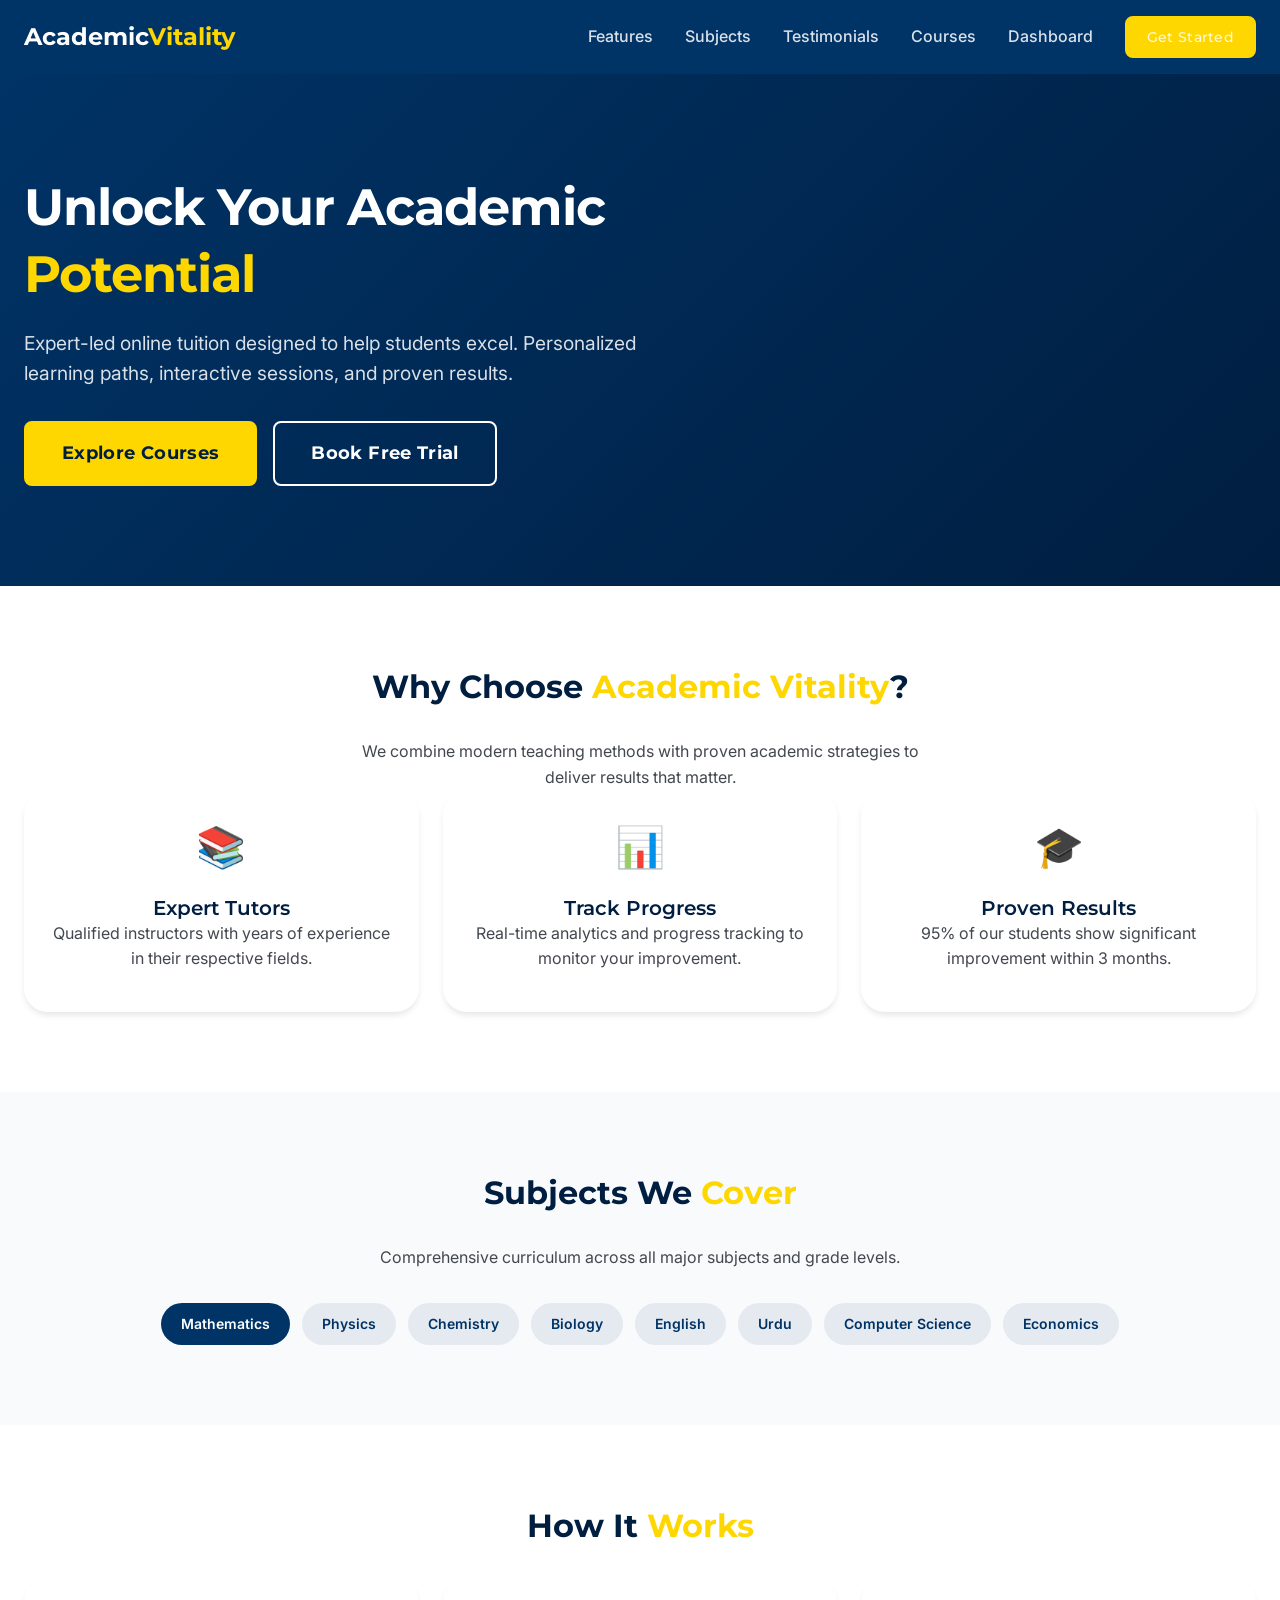
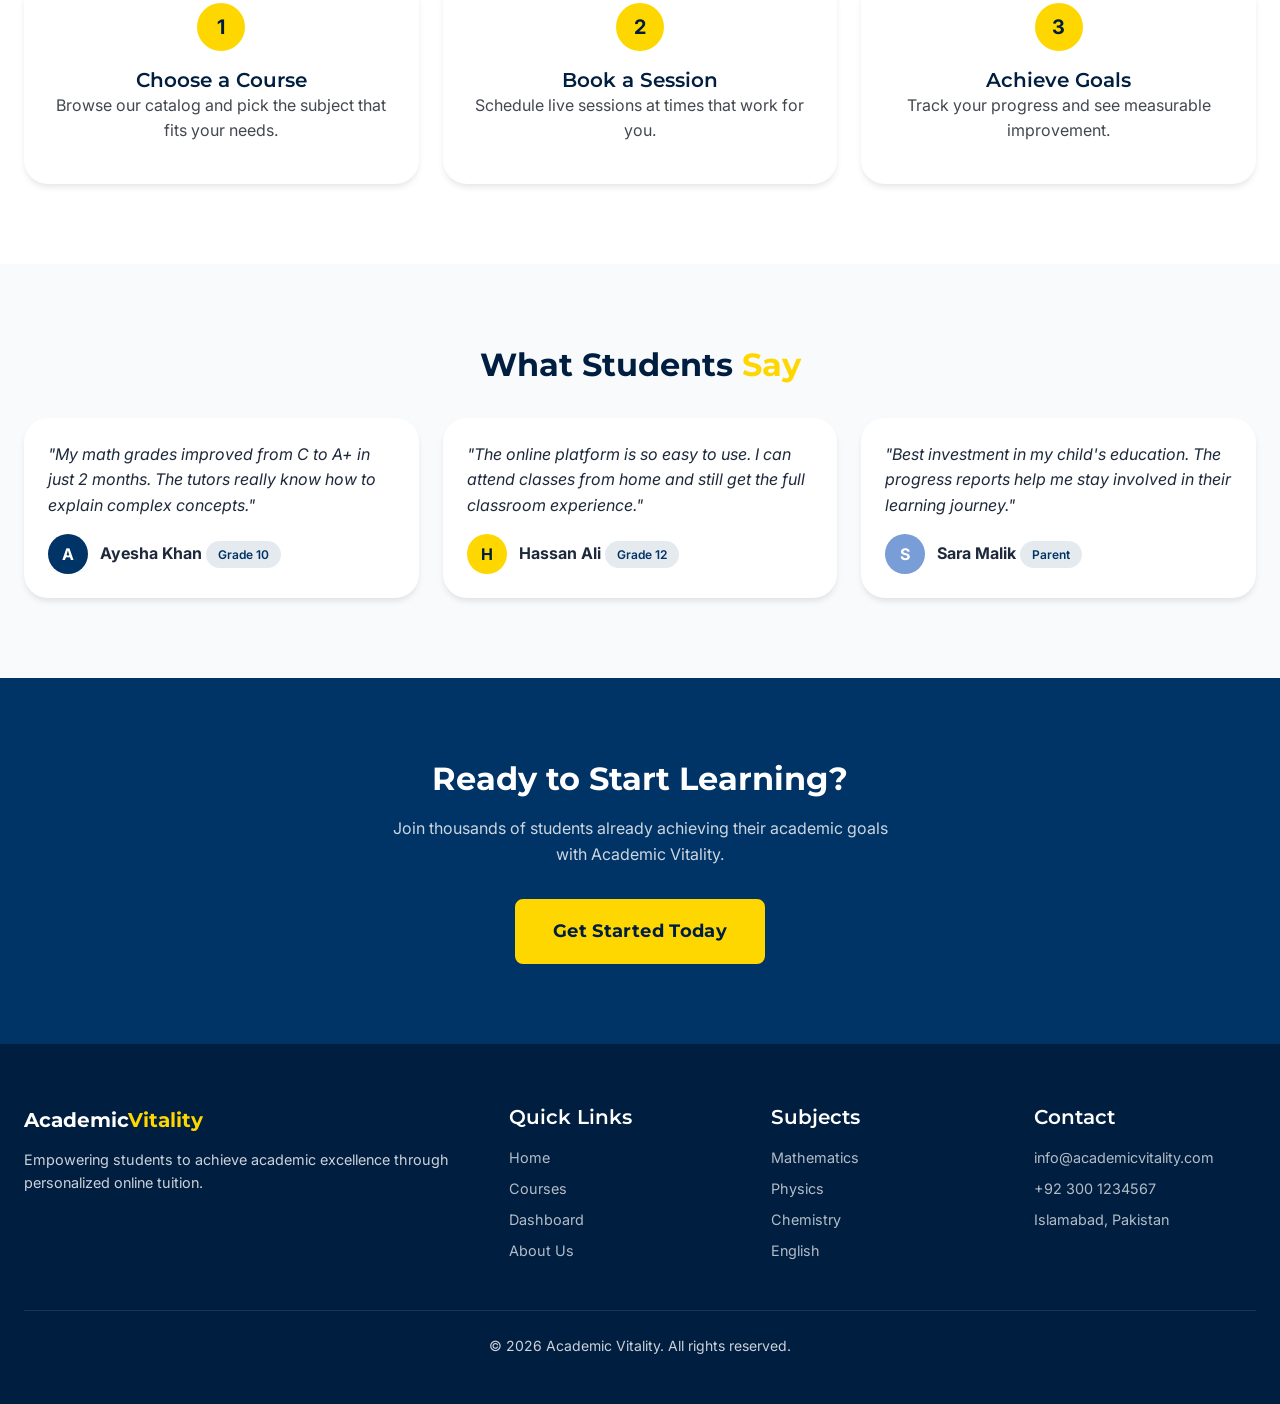
==== index.html @ 1ef9e1e1 "Initial commit - Online Science Academy website" ====
<!DOCTYPE html>
<html lang="en">
<head>
  <meta charset="UTF-8">
  <meta name="viewport" content="width=device-width, initial-scale=1.0">
  <title>Academic Vitality - Online Tuition</title>
  <link rel="stylesheet" href="css/style.css">
  <link rel="stylesheet" href="css/components.css">
  <link rel="stylesheet" href="css/responsive.css">
</head>
<body>

  <nav class="navbar">
    <div class="container">
      <a href="index.html" class="navbar-brand">Academic<span>Vitality</span></a>
      <div class="nav-links">
        <a href="#features">Features</a>
        <a href="#subjects">Subjects</a>
        <a href="#testimonials">Testimonials</a>
        <a href="courses.html">Courses</a>
        <a href="dashboard.html">Dashboard</a>
        <a href="#" class="btn btn-primary btn-sm">Get Started</a>
      </div>
      <button class="hamburger" aria-label="Menu">
        <span></span><span></span><span></span>
      </button>
    </div>
  </nav>

  <section class="hero" style="background: linear-gradient(135deg, var(--primary) 0%, var(--primary-dark) 100%); color: #fff; padding: 100px 0;">
    <div class="container">
      <div class="hero-content" style="max-width: 650px;">
        <h1 style="color: #fff; font-size: 3.2rem; margin-bottom: 20px;">Unlock Your Academic <span class="text-accent">Potential</span></h1>
        <p style="font-size: 1.2rem; color: rgba(255,255,255,0.85); margin-bottom: 32px;">Expert-led online tuition designed to help students excel. Personalized learning paths, interactive sessions, and proven results.</p>
        <div class="hero-buttons" style="display: flex; gap: 16px; flex-wrap: wrap;">
          <a href="courses.html" class="btn btn-primary btn-lg">Explore Courses</a>
          <a href="#" class="btn btn-secondary btn-lg" style="border-color: #fff; color: #fff;">Book Free Trial</a>
        </div>
      </div>
    </div>
  </section>

  <section id="features" class="section">
    <div class="container">
      <h2 class="text-center mb-4">Why Choose <span class="text-accent">Academic Vitality</span>?</h2>
      <p class="text-center text-light mb-4" style="max-width: 600px; margin: 0 auto;">We combine modern teaching methods with proven academic strategies to deliver results that matter.</p>
      <div class="grid grid-3">
        <div class="card">
          <div class="card-body text-center">
            <div style="font-size: 2.5rem; margin-bottom: 16px;">&#128218;</div>
            <h4>Expert Tutors</h4>
            <p class="text-light">Qualified instructors with years of experience in their respective fields.</p>
          </div>
        </div>
        <div class="card">
          <div class="card-body text-center">
            <div style="font-size: 2.5rem; margin-bottom: 16px;">&#128202;</div>
            <h4>Track Progress</h4>
            <p class="text-light">Real-time analytics and progress tracking to monitor your improvement.</p>
          </div>
        </div>
        <div class="card">
          <div class="card-body text-center">
            <div style="font-size: 2.5rem; margin-bottom: 16px;">&#127891;</div>
            <h4>Proven Results</h4>
            <p class="text-light">95% of our students show significant improvement within 3 months.</p>
          </div>
        </div>
      </div>
    </div>
  </section>

  <section id="subjects" class="section section-alt">
    <div class="container">
      <h2 class="text-center mb-4">Subjects We <span class="text-accent">Cover</span></h2>
      <p class="text-center text-light mb-4">Comprehensive curriculum across all major subjects and grade levels.</p>
      <div style="display: flex; flex-wrap: wrap; gap: 12px; justify-content: center;">
        <span class="chip active">Mathematics</span>
        <span class="chip">Physics</span>
        <span class="chip">Chemistry</span>
        <span class="chip">Biology</span>
        <span class="chip">English</span>
        <span class="chip">Urdu</span>
        <span class="chip">Computer Science</span>
        <span class="chip">Economics</span>
      </div>
    </div>
  </section>

  <section class="section">
    <div class="container">
      <h2 class="text-center mb-4">How It <span class="text-accent">Works</span></h2>
      <div class="grid grid-3">
        <div class="card">
          <div class="card-body text-center">
            <div style="width:48px; height:48px; border-radius:50%; background:var(--accent); color:var(--primary-dark); font-weight:700; font-size:1.25rem; display:inline-flex; align-items:center; justify-content:center; margin-bottom:16px;">1</div>
            <h4>Choose a Course</h4>
            <p class="text-light">Browse our catalog and pick the subject that fits your needs.</p>
          </div>
        </div>
        <div class="card">
          <div class="card-body text-center">
            <div style="width:48px; height:48px; border-radius:50%; background:var(--accent); color:var(--primary-dark); font-weight:700; font-size:1.25rem; display:inline-flex; align-items:center; justify-content:center; margin-bottom:16px;">2</div>
            <h4>Book a Session</h4>
            <p class="text-light">Schedule live sessions at times that work for you.</p>
          </div>
        </div>
        <div class="card">
          <div class="card-body text-center">
            <div style="width:48px; height:48px; border-radius:50%; background:var(--accent); color:var(--primary-dark); font-weight:700; font-size:1.25rem; display:inline-flex; align-items:center; justify-content:center; margin-bottom:16px;">3</div>
            <h4>Achieve Goals</h4>
            <p class="text-light">Track your progress and see measurable improvement.</p>
          </div>
        </div>
      </div>
    </div>
  </section>

  <section id="testimonials" class="section section-alt">
    <div class="container">
      <h2 class="text-center mb-4">What Students <span class="text-accent">Say</span></h2>
      <div class="grid grid-3">
        <div class="card">
          <div class="card-body">
            <p style="font-style:italic; margin-bottom:16px;">"My math grades improved from C to A+ in just 2 months. The tutors really know how to explain complex concepts."</p>
            <div style="display:flex; align-items:center; gap:12px;">
              <div style="width:40px; height:40px; border-radius:50%; background:var(--primary); color:#fff; display:flex; align-items:center; justify-content:center; font-weight:700;">A</div>
              <div>
                <strong>Ayesha Khan</strong>
                <div class="badge">Grade 10</div>
              </div>
            </div>
          </div>
        </div>
        <div class="card">
          <div class="card-body">
            <p style="font-style:italic; margin-bottom:16px;">"The online platform is so easy to use. I can attend classes from home and still get the full classroom experience."</p>
            <div style="display:flex; align-items:center; gap:12px;">
              <div style="width:40px; height:40px; border-radius:50%; background:var(--accent); color:var(--primary-dark); display:flex; align-items:center; justify-content:center; font-weight:700;">H</div>
              <div>
                <strong>Hassan Ali</strong>
                <div class="badge">Grade 12</div>
              </div>
            </div>
          </div>
        </div>
        <div class="card">
          <div class="card-body">
            <p style="font-style:italic; margin-bottom:16px;">"Best investment in my child's education. The progress reports help me stay involved in their learning journey."</p>
            <div style="display:flex; align-items:center; gap:12px;">
              <div style="width:40px; height:40px; border-radius:50%; background:var(--primary-light); color:#fff; display:flex; align-items:center; justify-content:center; font-weight:700;">S</div>
              <div>
                <strong>Sara Malik</strong>
                <div class="badge">Parent</div>
              </div>
            </div>
          </div>
        </div>
      </div>
    </div>
  </section>

  <section class="section" style="background: var(--primary); color: #fff; text-align: center;">
    <div class="container">
      <h2 style="color:#fff; margin-bottom:16px;">Ready to Start Learning?</h2>
      <p style="color:rgba(255,255,255,0.8); margin-bottom:32px; max-width:500px; margin-left:auto; margin-right:auto;">Join thousands of students already achieving their academic goals with Academic Vitality.</p>
      <a href="courses.html" class="btn btn-primary btn-lg">Get Started Today</a>
    </div>
  </section>

  <footer class="footer">
    <div class="container">
      <div class="footer-grid">
        <div>
          <div class="footer-brand">Academic<span>Vitality</span></div>
          <p style="font-size:0.9rem;">Empowering students to achieve academic excellence through personalized online tuition.</p>
        </div>
        <div>
          <h4>Quick Links</h4>
          <a href="index.html">Home</a>
          <a href="courses.html">Courses</a>
          <a href="dashboard.html">Dashboard</a>
          <a href="#">About Us</a>
        </div>
        <div>
          <h4>Subjects</h4>
          <a href="#">Mathematics</a>
          <a href="#">Physics</a>
          <a href="#">Chemistry</a>
          <a href="#">English</a>
        </div>
        <div>
          <h4>Contact</h4>
          <a href="#">info@academicvitality.com</a>
          <a href="#">+92 300 1234567</a>
          <a href="#">Islamabad, Pakistan</a>
        </div>
      </div>
      <div class="footer-bottom">
        <p>&copy; 2026 Academic Vitality. All rights reserved.</p>
      </div>
    </div>
  </footer>

  <script src="js/main.js"></script>
</body>
</html>
---- css/style.css ----
@import url('https://fonts.googleapis.com/css2?family=Montserrat:wght@400;600;700&family=Inter:wght@400;600&display=swap');

:root {
  --primary: #003366;
  --primary-dark: #001e40;
  --primary-light: #799dd6;
  --accent: #FFD700;
  --accent-hover: #e6c200;
  --surface: #FFFFFF;
  --bg-alt: #F8FAFC;
  --text: #1E293B;
  --text-light: #43474f;
  --border: #E2E8F0;
  --error: #ba1a1a;
  --heading-font: 'Montserrat', sans-serif;
  --body-font: 'Inter', sans-serif;
  --radius: 0.5rem;
  --radius-md: 0.75rem;
  --radius-lg: 1rem;
  --radius-xl: 1.5rem;
  --radius-full: 9999px;
  --shadow-sm: 0 1px 2px rgba(0,0,0,0.05);
  --shadow: 0 4px 6px -1px rgba(0,0,0,0.1);
  --shadow-md: 0 10px 15px -3px rgba(0,51,102,0.1);
  --shadow-lg: 0 20px 25px -5px rgba(0,51,102,0.15);
  --spacing: 8px;
  --container-max: 1280px;
  --gutter: 24px;
}

*, *::before, *::after {
  margin: 0;
  padding: 0;
  box-sizing: border-box;
}

html {
  scroll-behavior: smooth;
}

body {
  font-family: var(--body-font);
  font-size: 16px;
  line-height: 1.6;
  color: var(--text);
  background-color: var(--surface);
}

h1, h2, h3, h4, h5, h6 {
  font-family: var(--heading-font);
  font-weight: 700;
  line-height: 1.3;
  color: var(--primary-dark);
}

h1 { font-size: 3rem; letter-spacing: -0.02em; }
h2 { font-size: 2rem; }
h3 { font-size: 1.5rem; }
h4 { font-size: 1.25rem; font-weight: 600; }

p { margin-bottom: 1rem; }

a {
  text-decoration: none;
  color: inherit;
  transition: color 0.2s;
}

img {
  max-width: 100%;
  display: block;
}

ul { list-style: none; }

.container {
  max-width: var(--container-max);
  margin: 0 auto;
  padding: 0 var(--gutter);
}

.section {
  padding: 80px 0;
}

.section-alt {
  background-color: var(--bg-alt);
}

.grid {
  display: grid;
  gap: var(--gutter);
}

.grid-2 { grid-template-columns: repeat(2, 1fr); }
.grid-3 { grid-template-columns: repeat(3, 1fr); }
.grid-4 { grid-template-columns: repeat(4, 1fr); }

.text-center { text-align: center; }
.text-accent { color: var(--accent); }
.text-primary { color: var(--primary); }
.text-light { color: var(--text-light); }

.mt-1 { margin-top: var(--spacing); }
.mt-2 { margin-top: calc(var(--spacing) * 2); }
.mt-3 { margin-top: calc(var(--spacing) * 3); }
.mt-4 { margin-top: calc(var(--spacing) * 4); }
.mb-1 { margin-bottom: var(--spacing); }
.mb-2 { margin-bottom: calc(var(--spacing) * 2); }
.mb-3 { margin-bottom: calc(var(--spacing) * 3); }
.mb-4 { margin-bottom: calc(var(--spacing) * 4); }
---- css/components.css ----
.btn {
  display: inline-flex;
  align-items: center;
  justify-content: center;
  gap: 8px;
  padding: 12px 28px;
  font-family: var(--heading-font);
  font-size: 1rem;
  font-weight: 700;
  letter-spacing: 0.02em;
  border: 2px solid transparent;
  border-radius: var(--radius);
  cursor: pointer;
  transition: all 0.2s;
}

.btn-primary {
  background-color: var(--accent);
  color: var(--primary-dark);
  border-color: var(--accent);
}
.btn-primary:hover {
  background-color: var(--accent-hover);
  border-color: var(--accent-hover);
  transform: translateY(-2px);
  box-shadow: var(--shadow-md);
}

.btn-secondary {
  background-color: transparent;
  color: var(--primary);
  border-color: var(--primary);
}
.btn-secondary:hover {
  background-color: var(--primary);
  color: var(--surface);
}

.btn-outline {
  background-color: transparent;
  color: var(--primary);
  border: 2px solid var(--primary);
}
.btn-outline:hover {
  background-color: var(--primary);
  color: #fff;
}

.btn-sm {
  padding: 8px 20px;
  font-size: 0.875rem;
}

.btn-lg {
  padding: 16px 36px;
  font-size: 1.125rem;
}

.card {
  background: var(--surface);
  border-radius: var(--radius-xl);
  box-shadow: var(--shadow);
  overflow: hidden;
  transition: transform 0.2s, box-shadow 0.2s;
}
.card:hover {
  transform: translateY(-4px);
  box-shadow: var(--shadow-md);
}

.card-body {
  padding: 24px;
}

.card-img {
  width: 100%;
  height: 200px;
  object-fit: cover;
  background: linear-gradient(135deg, var(--primary) 0%, var(--primary-light) 100%);
}

.input-field {
  width: 100%;
  padding: 14px 18px;
  font-family: var(--body-font);
  font-size: 1rem;
  border: 1px solid var(--border);
  border-radius: var(--radius);
  background: var(--surface);
  color: var(--text);
  transition: border-color 0.2s, box-shadow 0.2s;
}
.input-field:focus {
  outline: none;
  border-color: var(--primary);
  box-shadow: 0 0 0 3px rgba(0,51,102,0.15);
}

.input-group {
  position: relative;
}
.input-group .input-field {
  padding-left: 48px;
}
.input-group .input-icon {
  position: absolute;
  left: 16px;
  top: 50%;
  transform: translateY(-50%);
  color: var(--text-light);
}

.chip {
  display: inline-flex;
  align-items: center;
  gap: 6px;
  padding: 8px 18px;
  font-family: var(--body-font);
  font-size: 0.875rem;
  font-weight: 600;
  border-radius: var(--radius-full);
  background: rgba(0,51,102,0.08);
  color: var(--primary);
  cursor: pointer;
  transition: all 0.2s;
  border: 2px solid transparent;
}
.chip:hover, .chip.active {
  background: var(--primary);
  color: var(--surface);
}

.progress-bar {
  width: 100%;
  height: 10px;
  background: var(--border);
  border-radius: var(--radius-full);
  overflow: hidden;
}
.progress-bar .fill {
  height: 100%;
  background: var(--accent);
  border-radius: var(--radius-full);
  transition: width 0.8s ease;
}

.badge {
  display: inline-flex;
  align-items: center;
  padding: 4px 12px;
  font-size: 0.75rem;
  font-weight: 600;
  border-radius: var(--radius-full);
  background: rgba(0,51,102,0.1);
  color: var(--primary);
}

.navbar {
  position: sticky;
  top: 0;
  z-index: 100;
  background: var(--primary);
  padding: 16px 0;
}
.navbar .container {
  display: flex;
  align-items: center;
  justify-content: space-between;
}
.navbar-brand {
  font-family: var(--heading-font);
  font-size: 1.5rem;
  font-weight: 700;
  color: var(--surface);
}
.navbar-brand span {
  color: var(--accent);
}
.nav-links {
  display: flex;
  align-items: center;
  gap: 32px;
}
.nav-links a {
  color: rgba(255,255,255,0.85);
  font-weight: 500;
  transition: color 0.2s;
}
.nav-links a:hover {
  color: var(--accent);
}
.hamburger {
  display: none;
  flex-direction: column;
  gap: 5px;
  cursor: pointer;
  background: none;
  border: none;
  padding: 4px;
}
.hamburger span {
  width: 26px;
  height: 2.5px;
  background: var(--surface);
  border-radius: 2px;
  transition: all 0.3s;
}

.footer {
  background: var(--primary-dark);
  color: rgba(255,255,255,0.8);
  padding: 60px 0 30px;
}
.footer-grid {
  display: grid;
  grid-template-columns: 2fr 1fr 1fr 1fr;
  gap: 40px;
  margin-bottom: 40px;
}
.footer h4 {
  color: var(--surface);
  margin-bottom: 16px;
}
.footer a {
  display: block;
  color: rgba(255,255,255,0.7);
  margin-bottom: 8px;
  font-size: 0.9rem;
}
.footer a:hover {
  color: var(--accent);
}
.footer-bottom {
  border-top: 1px solid rgba(255,255,255,0.1);
  padding-top: 24px;
  text-align: center;
  font-size: 0.875rem;
}
.footer-brand {
  font-family: var(--heading-font);
  font-size: 1.25rem;
  font-weight: 700;
  color: var(--surface);
  margin-bottom: 12px;
}
.footer-brand span { color: var(--accent); }
---- css/responsive.css ----
@media (max-width: 1024px) {
  .grid-4 { grid-template-columns: repeat(2, 1fr); }
  .grid-3 { grid-template-columns: repeat(2, 1fr); }
  .footer-grid { grid-template-columns: repeat(2, 1fr); }
  h1 { font-size: 2.5rem; }
  .hero-content h1 { font-size: 2.5rem; }
}

@media (max-width: 768px) {
  .hamburger { display: flex; }
  .nav-links {
    position: fixed;
    top: 64px;
    left: 0;
    right: 0;
    background: var(--primary);
    flex-direction: column;
    padding: 24px;
    gap: 20px;
    transform: translateY(-120%);
    transition: transform 0.3s;
    box-shadow: var(--shadow-lg);
  }
  .nav-links.active {
    transform: translateY(0);
  }
  .grid-2, .grid-3, .grid-4 {
    grid-template-columns: 1fr;
  }
  .section { padding: 48px 0; }
  h1 { font-size: 2rem; }
  h2 { font-size: 1.5rem; }
  .hero-content h1 { font-size: 2rem; }
  .footer-grid { grid-template-columns: 1fr; gap: 24px; }
  .hero-buttons { flex-direction: column; }
  .hero-buttons .btn { width: 100%; }
  .stats-grid { grid-template-columns: repeat(2, 1fr); }
}

@media (max-width: 480px) {
  .container { padding: 0 16px; }
  .section { padding: 32px 0; }
  h1 { font-size: 1.75rem; }
  .card-body { padding: 16px; }
  .stats-grid { grid-template-columns: 1fr; }
}
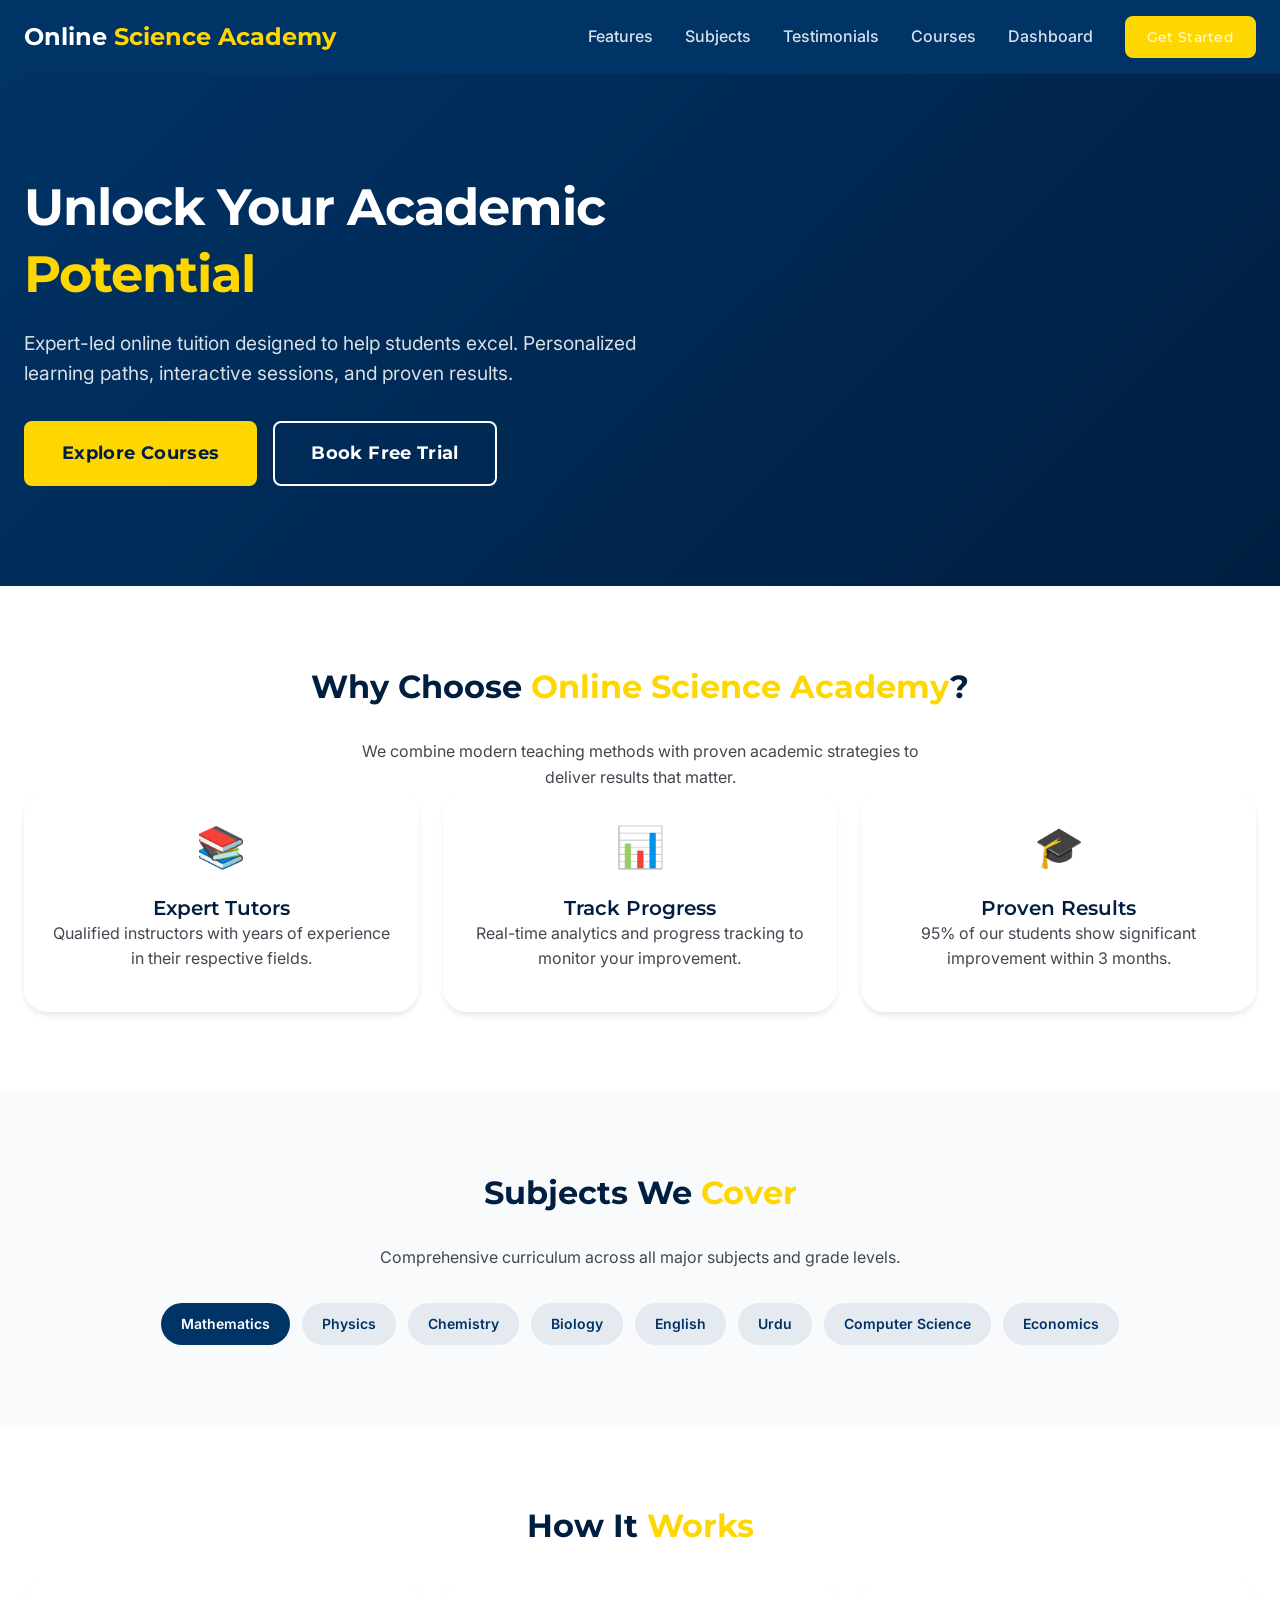
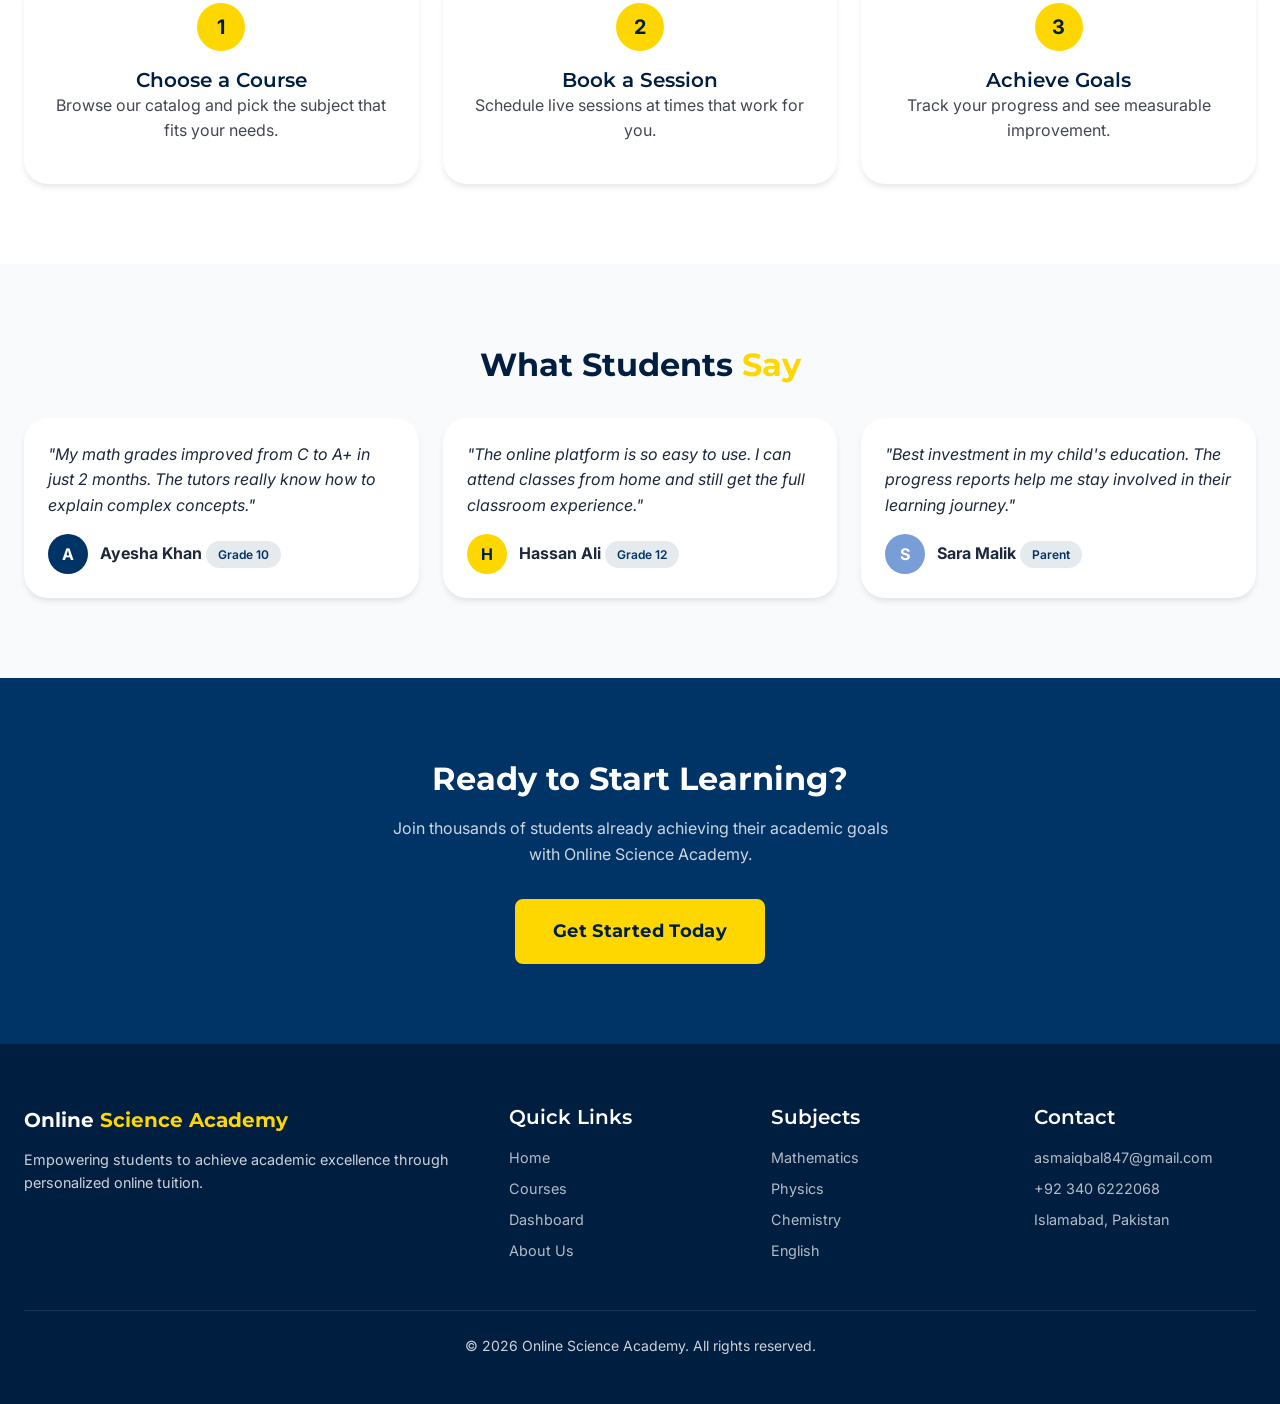
==== commit 42f93cb8: "Rename brand to Online Science Academy + update contact info" ====
--- a/index.html
+++ b/index.html
@@ -3,7 +3,7 @@
 <head>
   <meta charset="UTF-8">
   <meta name="viewport" content="width=device-width, initial-scale=1.0">
-  <title>Academic Vitality - Online Tuition</title>
+  <title>Online Science Academy</title>
   <link rel="stylesheet" href="css/style.css">
   <link rel="stylesheet" href="css/components.css">
   <link rel="stylesheet" href="css/responsive.css">
@@ -12,7 +12,7 @@
 
   <nav class="navbar">
     <div class="container">
-      <a href="index.html" class="navbar-brand">Academic<span>Vitality</span></a>
+      <a href="index.html" class="navbar-brand">Online <span>Science Academy</span></a>
       <div class="nav-links">
         <a href="#features">Features</a>
         <a href="#subjects">Subjects</a>
@@ -42,7 +42,7 @@
 
   <section id="features" class="section">
     <div class="container">
-      <h2 class="text-center mb-4">Why Choose <span class="text-accent">Academic Vitality</span>?</h2>
+      <h2 class="text-center mb-4">Why Choose <span class="text-accent">Online Science Academy</span>?</h2>
       <p class="text-center text-light mb-4" style="max-width: 600px; margin: 0 auto;">We combine modern teaching methods with proven academic strategies to deliver results that matter.</p>
       <div class="grid grid-3">
         <div class="card">
@@ -163,7 +163,7 @@
   <section class="section" style="background: var(--primary); color: #fff; text-align: center;">
     <div class="container">
       <h2 style="color:#fff; margin-bottom:16px;">Ready to Start Learning?</h2>
-      <p style="color:rgba(255,255,255,0.8); margin-bottom:32px; max-width:500px; margin-left:auto; margin-right:auto;">Join thousands of students already achieving their academic goals with Academic Vitality.</p>
+      <p style="color:rgba(255,255,255,0.8); margin-bottom:32px; max-width:500px; margin-left:auto; margin-right:auto;">Join thousands of students already achieving their academic goals with Online Science Academy.</p>
       <a href="courses.html" class="btn btn-primary btn-lg">Get Started Today</a>
     </div>
   </section>
@@ -172,7 +172,7 @@
     <div class="container">
       <div class="footer-grid">
         <div>
-          <div class="footer-brand">Academic<span>Vitality</span></div>
+          <div class="footer-brand">Online <span>Science Academy</span></div>
           <p style="font-size:0.9rem;">Empowering students to achieve academic excellence through personalized online tuition.</p>
         </div>
         <div>
@@ -191,13 +191,13 @@
         </div>
         <div>
           <h4>Contact</h4>
-          <a href="#">info@academicvitality.com</a>
-          <a href="#">+92 300 1234567</a>
+          <a href="#">asmaiqbal847@gmail.com</a>
+          <a href="#">+92 340 6222068</a>
           <a href="#">Islamabad, Pakistan</a>
         </div>
       </div>
       <div class="footer-bottom">
-        <p>&copy; 2026 Academic Vitality. All rights reserved.</p>
+        <p>&copy; 2026 Online Science Academy. All rights reserved.</p>
       </div>
     </div>
   </footer>
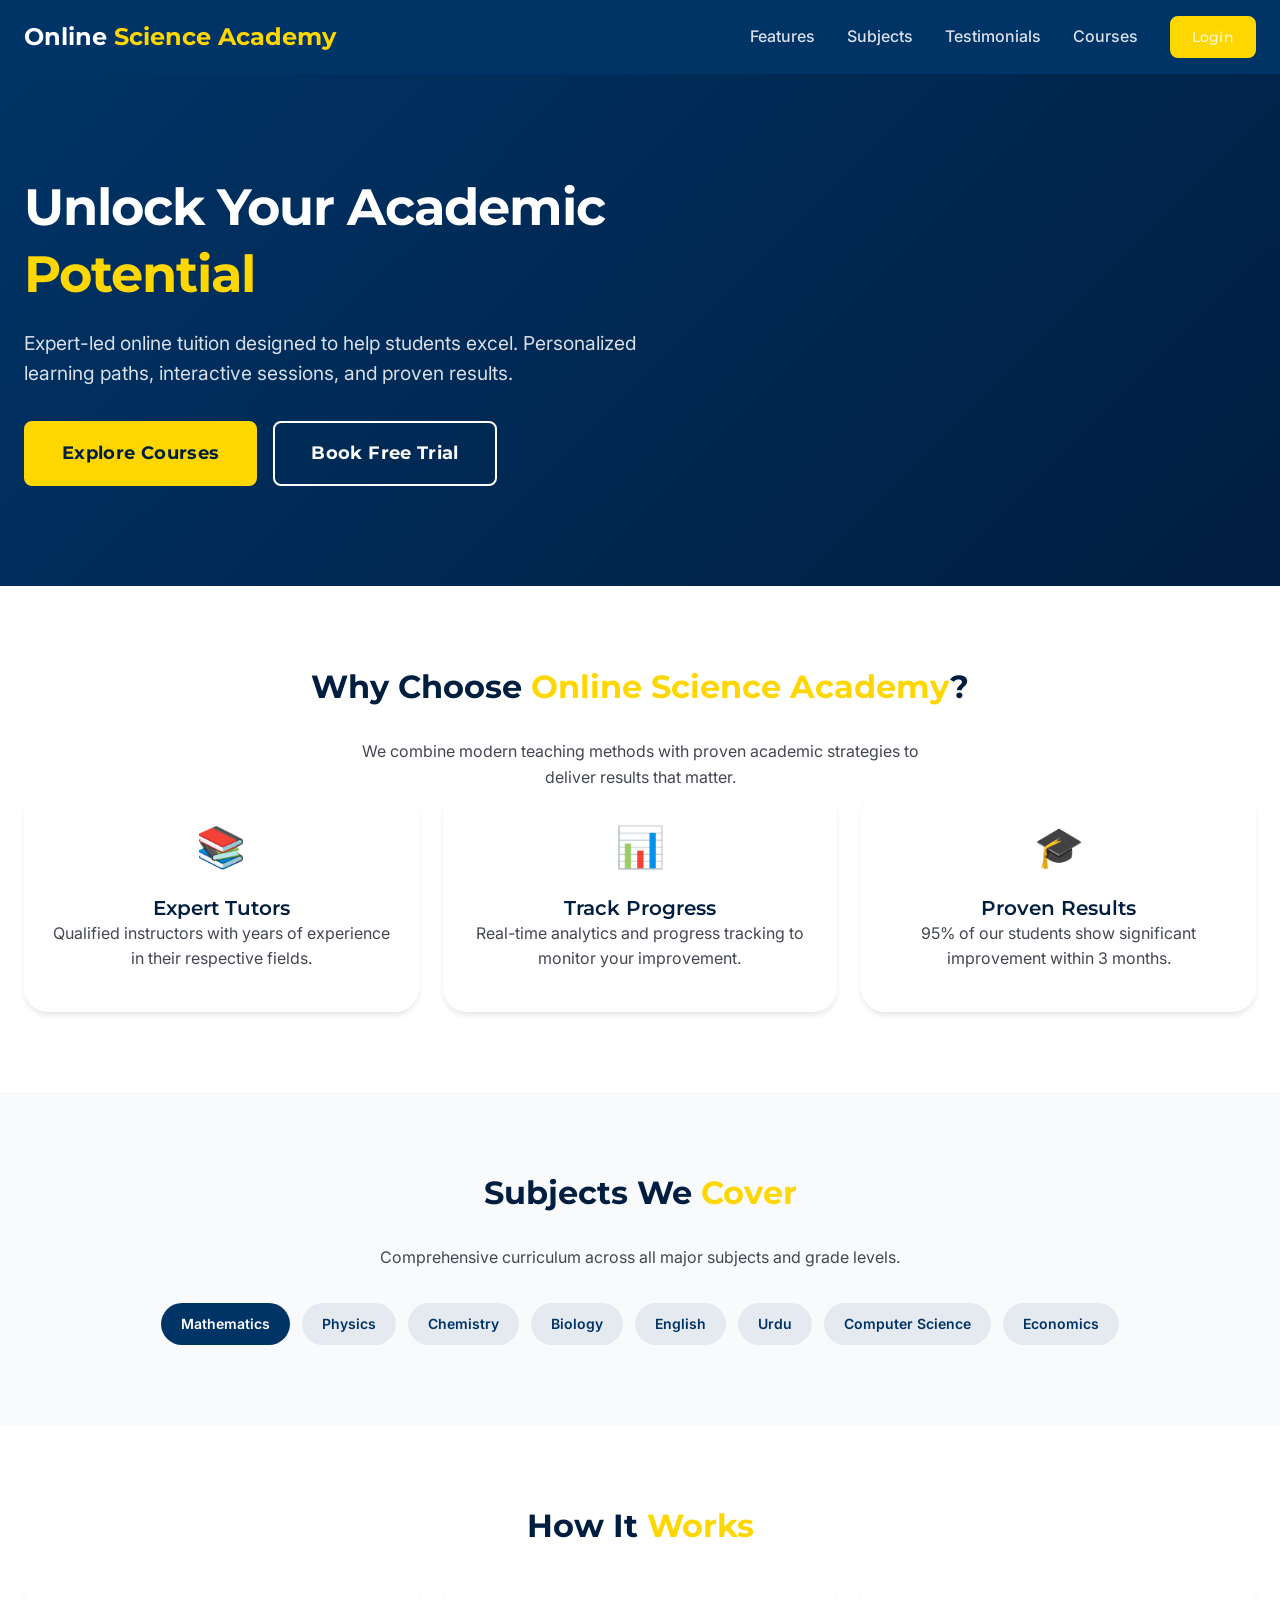
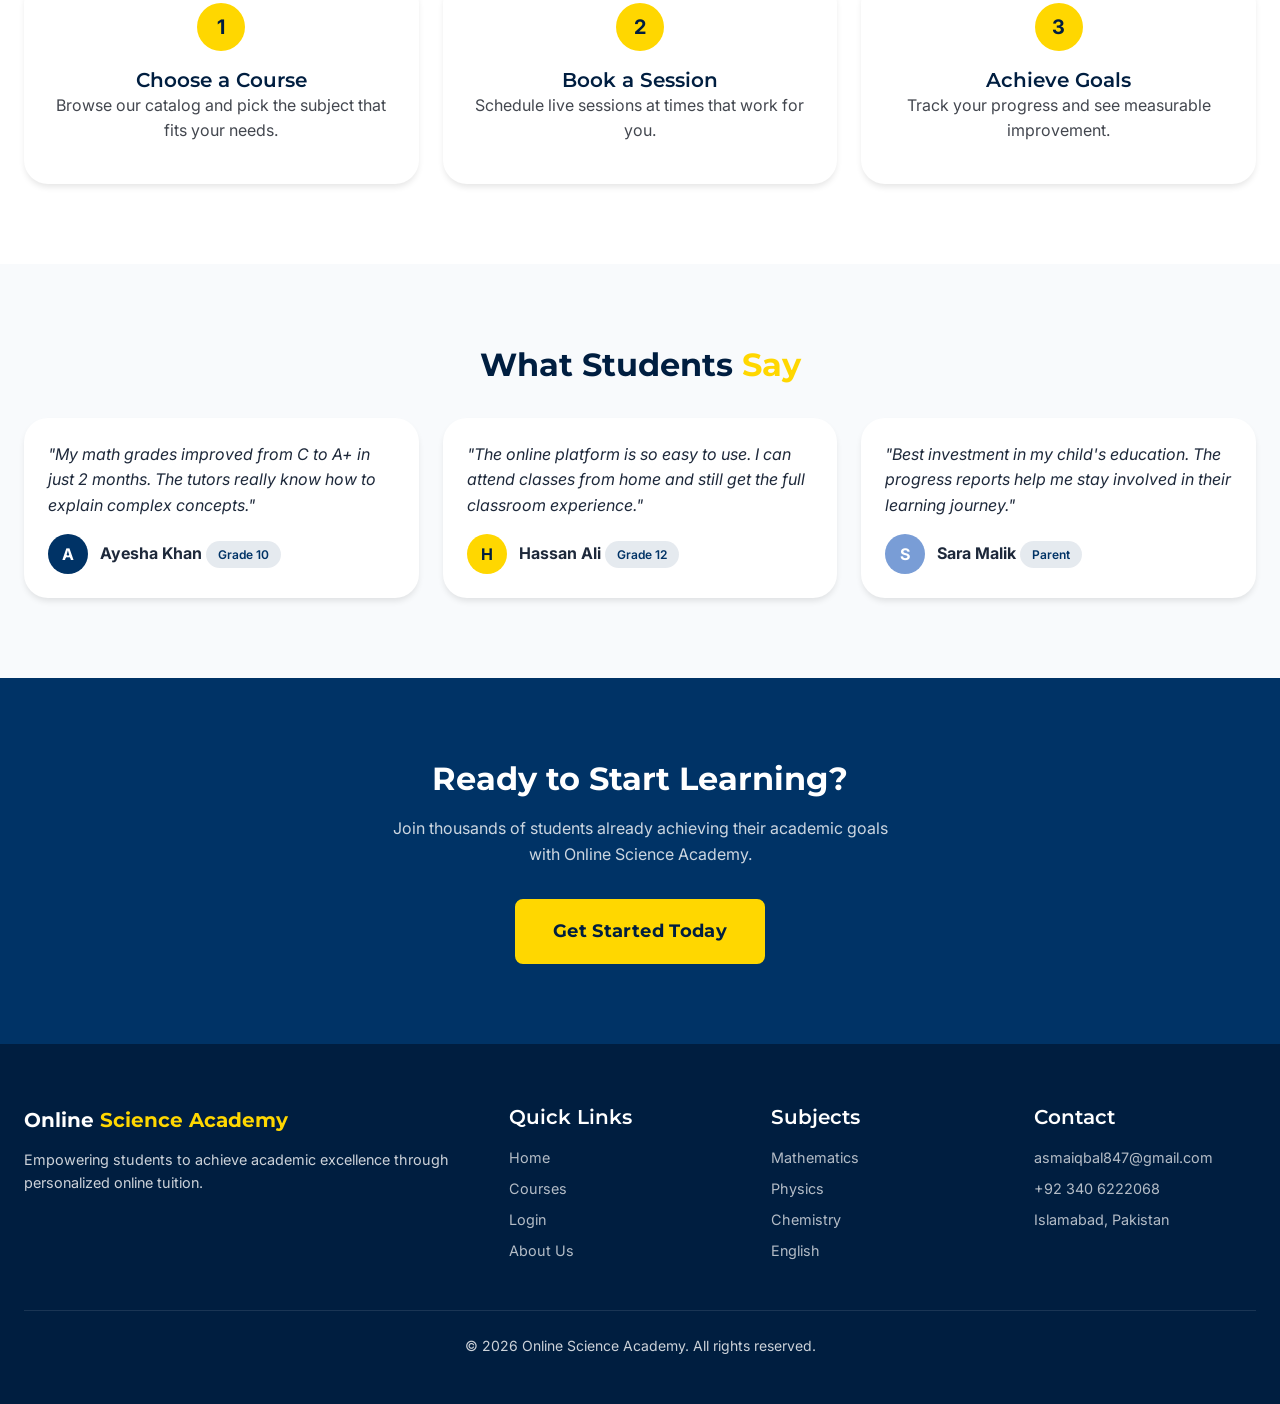
==== commit b6ecd0a0: "Add password-protected dashboard login" ====
--- a/index.html
+++ b/index.html
@@ -18,8 +18,7 @@
         <a href="#subjects">Subjects</a>
         <a href="#testimonials">Testimonials</a>
         <a href="courses.html">Courses</a>
-        <a href="dashboard.html">Dashboard</a>
-        <a href="#" class="btn btn-primary btn-sm">Get Started</a>
+        <a href="login.html" class="btn btn-primary btn-sm">Login</a>
       </div>
       <button class="hamburger" aria-label="Menu">
         <span></span><span></span><span></span>
@@ -179,7 +178,7 @@
           <h4>Quick Links</h4>
           <a href="index.html">Home</a>
           <a href="courses.html">Courses</a>
-          <a href="dashboard.html">Dashboard</a>
+          <a href="login.html">Login</a>
           <a href="#">About Us</a>
         </div>
         <div>
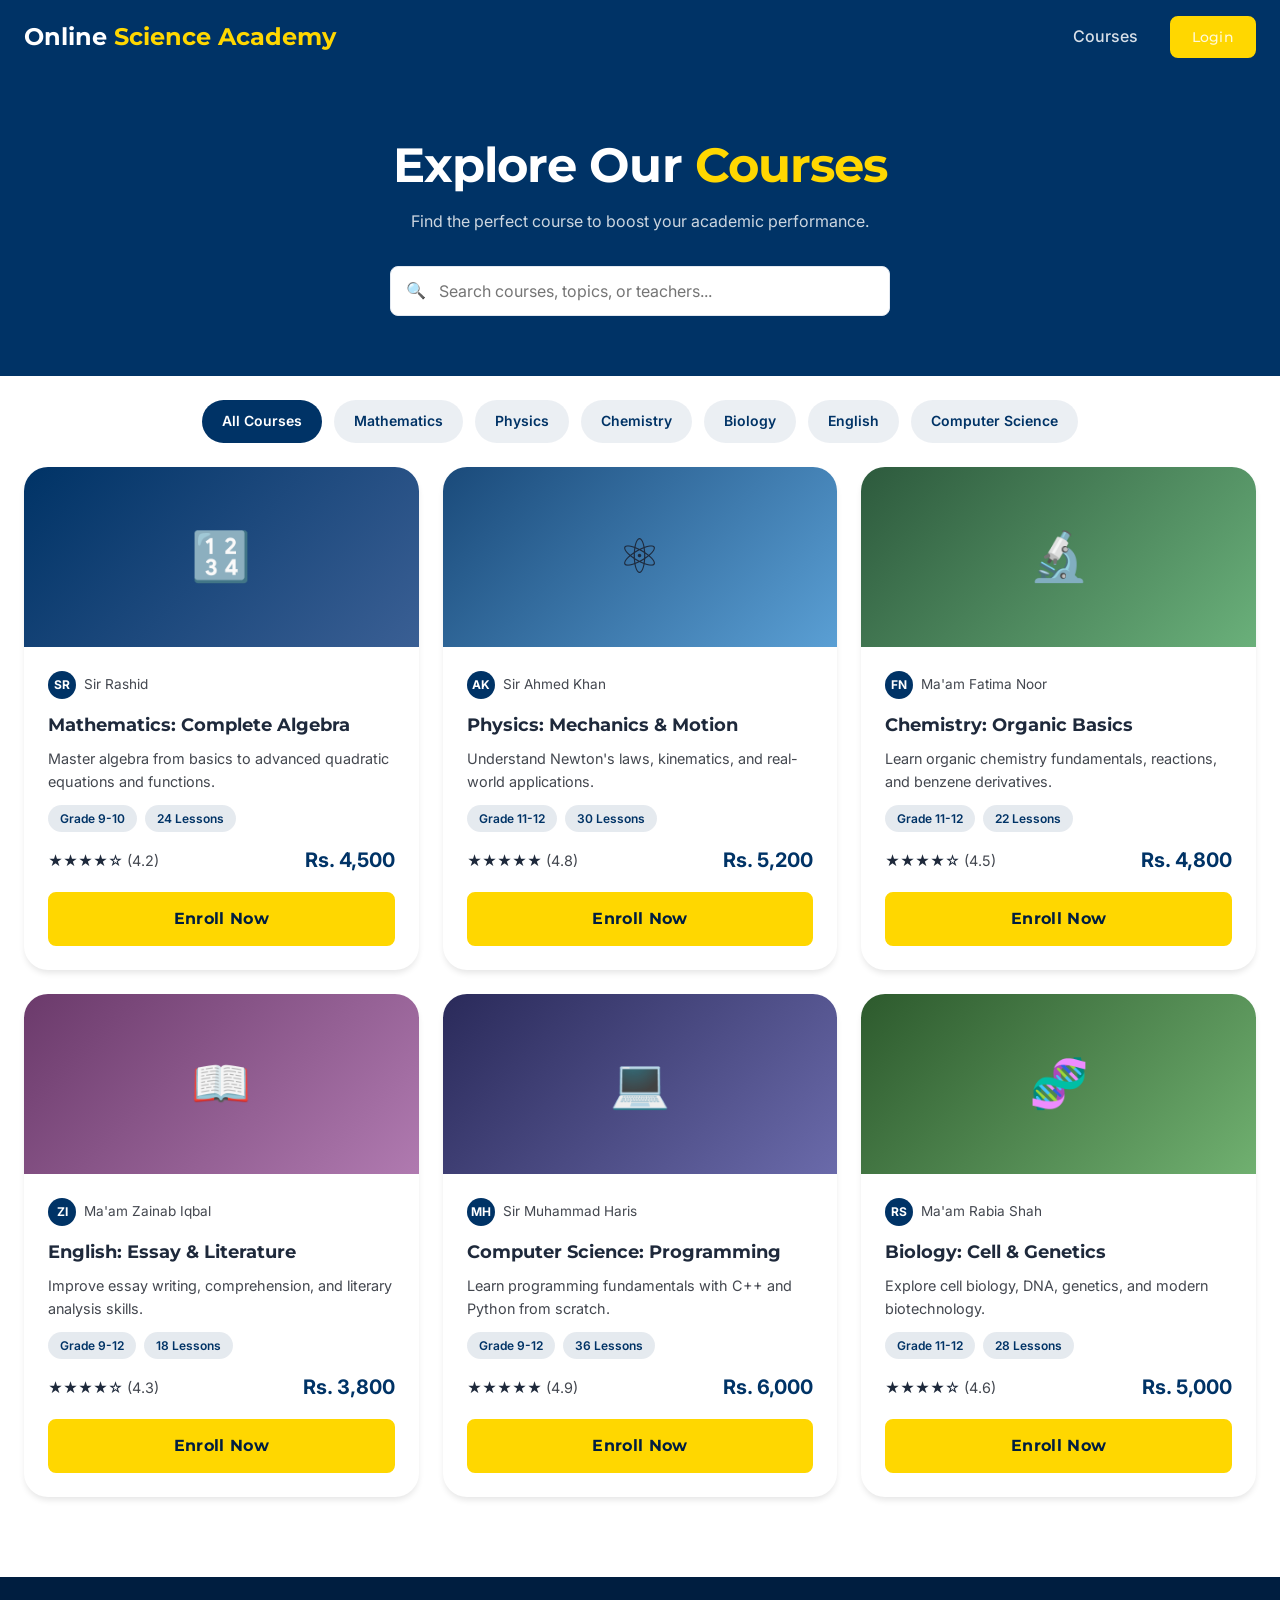
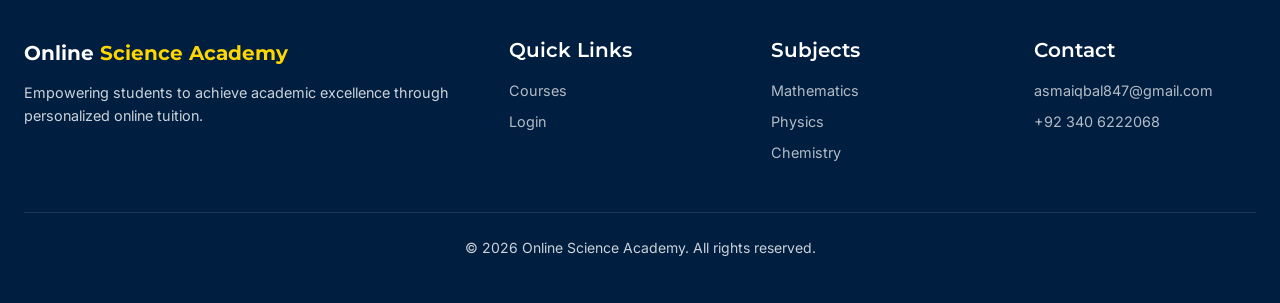
==== commit e0250659: "Add root redirect to /courses" ====
--- a/index.html
+++ b/index.html
@@ -1,206 +1,10 @@
 <!DOCTYPE html>
-<html lang="en">
+<html>
 <head>
-  <meta charset="UTF-8">
-  <meta name="viewport" content="width=device-width, initial-scale=1.0">
+  <meta http-equiv="refresh" content="0; url=courses/">
   <title>Online Science Academy</title>
-  <link rel="stylesheet" href="css/style.css">
-  <link rel="stylesheet" href="css/components.css">
-  <link rel="stylesheet" href="css/responsive.css">
 </head>
 <body>
-
-  <nav class="navbar">
-    <div class="container">
-      <a href="index.html" class="navbar-brand">Online <span>Science Academy</span></a>
-      <div class="nav-links">
-        <a href="#features">Features</a>
-        <a href="#subjects">Subjects</a>
-        <a href="#testimonials">Testimonials</a>
-        <a href="courses.html">Courses</a>
-        <a href="login.html" class="btn btn-primary btn-sm">Login</a>
-      </div>
-      <button class="hamburger" aria-label="Menu">
-        <span></span><span></span><span></span>
-      </button>
-    </div>
-  </nav>
-
-  <section class="hero" style="background: linear-gradient(135deg, var(--primary) 0%, var(--primary-dark) 100%); color: #fff; padding: 100px 0;">
-    <div class="container">
-      <div class="hero-content" style="max-width: 650px;">
-        <h1 style="color: #fff; font-size: 3.2rem; margin-bottom: 20px;">Unlock Your Academic <span class="text-accent">Potential</span></h1>
-        <p style="font-size: 1.2rem; color: rgba(255,255,255,0.85); margin-bottom: 32px;">Expert-led online tuition designed to help students excel. Personalized learning paths, interactive sessions, and proven results.</p>
-        <div class="hero-buttons" style="display: flex; gap: 16px; flex-wrap: wrap;">
-          <a href="courses.html" class="btn btn-primary btn-lg">Explore Courses</a>
-          <a href="#" class="btn btn-secondary btn-lg" style="border-color: #fff; color: #fff;">Book Free Trial</a>
-        </div>
-      </div>
-    </div>
-  </section>
-
-  <section id="features" class="section">
-    <div class="container">
-      <h2 class="text-center mb-4">Why Choose <span class="text-accent">Online Science Academy</span>?</h2>
-      <p class="text-center text-light mb-4" style="max-width: 600px; margin: 0 auto;">We combine modern teaching methods with proven academic strategies to deliver results that matter.</p>
-      <div class="grid grid-3">
-        <div class="card">
-          <div class="card-body text-center">
-            <div style="font-size: 2.5rem; margin-bottom: 16px;">&#128218;</div>
-            <h4>Expert Tutors</h4>
-            <p class="text-light">Qualified instructors with years of experience in their respective fields.</p>
-          </div>
-        </div>
-        <div class="card">
-          <div class="card-body text-center">
-            <div style="font-size: 2.5rem; margin-bottom: 16px;">&#128202;</div>
-            <h4>Track Progress</h4>
-            <p class="text-light">Real-time analytics and progress tracking to monitor your improvement.</p>
-          </div>
-        </div>
-        <div class="card">
-          <div class="card-body text-center">
-            <div style="font-size: 2.5rem; margin-bottom: 16px;">&#127891;</div>
-            <h4>Proven Results</h4>
-            <p class="text-light">95% of our students show significant improvement within 3 months.</p>
-          </div>
-        </div>
-      </div>
-    </div>
-  </section>
-
-  <section id="subjects" class="section section-alt">
-    <div class="container">
-      <h2 class="text-center mb-4">Subjects We <span class="text-accent">Cover</span></h2>
-      <p class="text-center text-light mb-4">Comprehensive curriculum across all major subjects and grade levels.</p>
-      <div style="display: flex; flex-wrap: wrap; gap: 12px; justify-content: center;">
-        <span class="chip active">Mathematics</span>
-        <span class="chip">Physics</span>
-        <span class="chip">Chemistry</span>
-        <span class="chip">Biology</span>
-        <span class="chip">English</span>
-        <span class="chip">Urdu</span>
-        <span class="chip">Computer Science</span>
-        <span class="chip">Economics</span>
-      </div>
-    </div>
-  </section>
-
-  <section class="section">
-    <div class="container">
-      <h2 class="text-center mb-4">How It <span class="text-accent">Works</span></h2>
-      <div class="grid grid-3">
-        <div class="card">
-          <div class="card-body text-center">
-            <div style="width:48px; height:48px; border-radius:50%; background:var(--accent); color:var(--primary-dark); font-weight:700; font-size:1.25rem; display:inline-flex; align-items:center; justify-content:center; margin-bottom:16px;">1</div>
-            <h4>Choose a Course</h4>
-            <p class="text-light">Browse our catalog and pick the subject that fits your needs.</p>
-          </div>
-        </div>
-        <div class="card">
-          <div class="card-body text-center">
-            <div style="width:48px; height:48px; border-radius:50%; background:var(--accent); color:var(--primary-dark); font-weight:700; font-size:1.25rem; display:inline-flex; align-items:center; justify-content:center; margin-bottom:16px;">2</div>
-            <h4>Book a Session</h4>
-            <p class="text-light">Schedule live sessions at times that work for you.</p>
-          </div>
-        </div>
-        <div class="card">
-          <div class="card-body text-center">
-            <div style="width:48px; height:48px; border-radius:50%; background:var(--accent); color:var(--primary-dark); font-weight:700; font-size:1.25rem; display:inline-flex; align-items:center; justify-content:center; margin-bottom:16px;">3</div>
-            <h4>Achieve Goals</h4>
-            <p class="text-light">Track your progress and see measurable improvement.</p>
-          </div>
-        </div>
-      </div>
-    </div>
-  </section>
-
-  <section id="testimonials" class="section section-alt">
-    <div class="container">
-      <h2 class="text-center mb-4">What Students <span class="text-accent">Say</span></h2>
-      <div class="grid grid-3">
-        <div class="card">
-          <div class="card-body">
-            <p style="font-style:italic; margin-bottom:16px;">"My math grades improved from C to A+ in just 2 months. The tutors really know how to explain complex concepts."</p>
-            <div style="display:flex; align-items:center; gap:12px;">
-              <div style="width:40px; height:40px; border-radius:50%; background:var(--primary); color:#fff; display:flex; align-items:center; justify-content:center; font-weight:700;">A</div>
-              <div>
-                <strong>Ayesha Khan</strong>
-                <div class="badge">Grade 10</div>
-              </div>
-            </div>
-          </div>
-        </div>
-        <div class="card">
-          <div class="card-body">
-            <p style="font-style:italic; margin-bottom:16px;">"The online platform is so easy to use. I can attend classes from home and still get the full classroom experience."</p>
-            <div style="display:flex; align-items:center; gap:12px;">
-              <div style="width:40px; height:40px; border-radius:50%; background:var(--accent); color:var(--primary-dark); display:flex; align-items:center; justify-content:center; font-weight:700;">H</div>
-              <div>
-                <strong>Hassan Ali</strong>
-                <div class="badge">Grade 12</div>
-              </div>
-            </div>
-          </div>
-        </div>
-        <div class="card">
-          <div class="card-body">
-            <p style="font-style:italic; margin-bottom:16px;">"Best investment in my child's education. The progress reports help me stay involved in their learning journey."</p>
-            <div style="display:flex; align-items:center; gap:12px;">
-              <div style="width:40px; height:40px; border-radius:50%; background:var(--primary-light); color:#fff; display:flex; align-items:center; justify-content:center; font-weight:700;">S</div>
-              <div>
-                <strong>Sara Malik</strong>
-                <div class="badge">Parent</div>
-              </div>
-            </div>
-          </div>
-        </div>
-      </div>
-    </div>
-  </section>
-
-  <section class="section" style="background: var(--primary); color: #fff; text-align: center;">
-    <div class="container">
-      <h2 style="color:#fff; margin-bottom:16px;">Ready to Start Learning?</h2>
-      <p style="color:rgba(255,255,255,0.8); margin-bottom:32px; max-width:500px; margin-left:auto; margin-right:auto;">Join thousands of students already achieving their academic goals with Online Science Academy.</p>
-      <a href="courses.html" class="btn btn-primary btn-lg">Get Started Today</a>
-    </div>
-  </section>
-
-  <footer class="footer">
-    <div class="container">
-      <div class="footer-grid">
-        <div>
-          <div class="footer-brand">Online <span>Science Academy</span></div>
-          <p style="font-size:0.9rem;">Empowering students to achieve academic excellence through personalized online tuition.</p>
-        </div>
-        <div>
-          <h4>Quick Links</h4>
-          <a href="index.html">Home</a>
-          <a href="courses.html">Courses</a>
-          <a href="login.html">Login</a>
-          <a href="#">About Us</a>
-        </div>
-        <div>
-          <h4>Subjects</h4>
-          <a href="#">Mathematics</a>
-          <a href="#">Physics</a>
-          <a href="#">Chemistry</a>
-          <a href="#">English</a>
-        </div>
-        <div>
-          <h4>Contact</h4>
-          <a href="#">asmaiqbal847@gmail.com</a>
-          <a href="#">+92 340 6222068</a>
-          <a href="#">Islamabad, Pakistan</a>
-        </div>
-      </div>
-      <div class="footer-bottom">
-        <p>&copy; 2026 Online Science Academy. All rights reserved.</p>
-      </div>
-    </div>
-  </footer>
-
-  <script src="js/main.js"></script>
+  <p>Redirecting to <a href="courses/">Courses</a>...</p>
 </body>
 </html>
